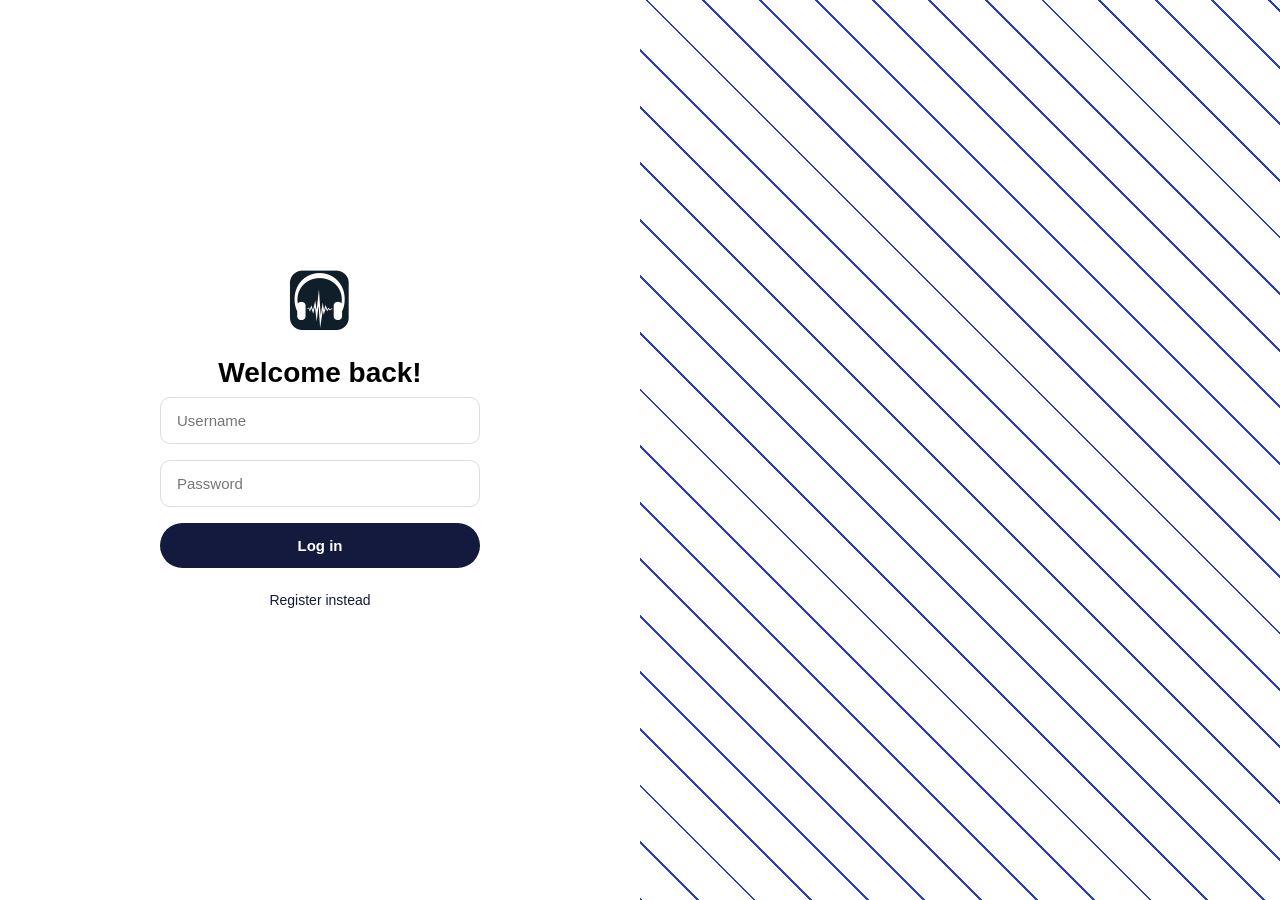
==== static/index.html @ 81af2f9d "initial commit" ====
<!DOCTYPE html>
<html lang="en">
<head>
    <meta charset="UTF-8">
    <title>Loop Player</title>
    <link rel="stylesheet" href="/static/style.css">
</head>
<body>
    <div class="page">
        <div class="form-side">
            <div class="form-card">
                <div class="logo-mark">
                    <img src="/static/music_player_icon.png" alt="Logo">
                </div>
                <h1>Welcome back!</h1>

                <input type="text" id="username" placeholder="Username">
                <input type="password" id="password" placeholder="Password">

                <button id="login-btn" class="primary-btn">Log in</button>
                <button id="register-btn" class="secondary-btn">Register instead</button>

                <p id="auth-message" class="message"></p>
            </div>
        </div>
        <div class="art-side"></div>
    </div>

    <script src="/static/app.js"></script>
</body>
</html>
---- static/style.css ----
* {
    box-sizing: border-box;
    margin: 0;
    padding: 0;
}

body {
    font-family: -apple-system, "Segoe UI", Roboto, sans-serif;
}

.page {
    display: flex;
    min-height: 100vh;
}

.form-side {
    flex: 1;
    display: flex;
    align-items: center;
    justify-content: center;
}

.form-card {
    width: 100%;
    max-width: 380px;
    padding: 30px;
}

.logo-mark {
    width: 64px;
    height: 64px;
    margin: 0 auto 24px auto;
}

.logo-mark img {
    width: 100%;
    height: 100%;
    object-fit: contain;
    border-radius: 16x;
}

.form-card h1 {
    text-align: center;
    font-size: 28px;
    margin-bottom: 8px;
}

.form-card input {
    width: 100%;
    padding: 14px 16px;
    margin-bottom: 16px;
    border: 1px solid #ddd;
    border-radius: 10px;
    font-size: 15px;
}

.primary-btn {
    width: 100%;
    padding: 14px;
    background: #131a3d;
    color: white;
    border: none;
    border-radius: 999px;
    font-size: 15px;
    font-weight: 600;
    cursor: pointer;
    margin-bottom: 12px;
}

.primary-btn:hover {
    background: #0d1230;
}

.secondary-btn {
    width: 100%;
    padding: 12px;
    background: none;
    border: none;
    color: #131a3d;
    cursor: pointer;
    font-size: 14px;
}

.message {
    text-align: center;
    margin-top: 12px;
    color: #d33;
    font-size: 14px;
}

.art-side {
    flex: 1;
    background: linear-gradient(135deg, #0a1035, #1c2b7a);
    background-image:
        repeating-linear-gradient(45deg, #2a3fc7 0, #2a3fc7 2px, transparent 2px, transparent 40px);
}

@media (max-width: 800px) {
    .art-side {
        display: none;
    }
}



body.dark {
    background: #0d1230;
    color: #f2f2f7;
    min-height: 100vh;
    padding-bottom: 80px; /* room for the fixed bottom nav */
}

.app-shell {
    max-width: 480px;
    margin: 0 auto;
    padding: 20px 16px;
}

.top-bar {
    display: flex;
    align-items: center;
    gap: 12px;
    margin-bottom: 24px;
}

.top-logo {
    width: 40px;
    height: 40px;
    border-radius: 10px;
}

.top-bar h1 {
    font-size: 22px;
}

.add-song-card {
    background: #171d4a;
    border-radius: 16px;
    padding: 16px;
    margin-bottom: 24px;
}

.add-song-card input {
    width: 100%;
    padding: 12px 14px;
    margin-bottom: 10px;
    border: none;
    border-radius: 10px;
    background: #232a5c;
    color: #f2f2f7;
    font-size: 14px;
}

.add-song-card input::placeholder {
    color: #8b90b3;
}

.add-song-card button {
    width: 100%;
    padding: 12px;
    border: none;
    border-radius: 999px;
    background: #4a5bd4;
    color: white;
    font-weight: 600;
    cursor: pointer;
}

.add-song-card button:hover {
    background: #3c4bc0;
}

#add-message {
    margin-top: 8px;
    font-size: 13px;
    color: #8b90b3;
}

.track-list {
    display: flex;
    flex-direction: column;
    gap: 4px;
}

.track-row {
    display: flex;
    align-items: center;
    gap: 12px;
    padding: 12px 8px;
    border-radius: 12px;
    cursor: pointer;
}

.track-row:hover {
    background: #171d4a;
}

.track-number {
    width: 24px;
    color: #8b90b3;
    font-size: 14px;
    text-align: center;
}

.track-info {
    flex: 1;
}

.track-title {
    font-size: 15px;
    font-weight: 500;
}

.track-artist {
    font-size: 13px;
    color: #8b90b3;
}

.track-heart {
    color: #8b90b3;
    background: none;
    border: none;
    font-size: 12px;
    cursor: pointer;
}

.bottom-nav {
    position: fixed;
    bottom: 0;
    left: 0;
    right: 0;
    background: #171d4a;
    display: flex;
    justify-content: space-around;
    padding: 14px 0;
}

.nav-item {
    background: none;
    border: none;
    color: #8b90b3;
    font-size: 13px;
    cursor: pointer;
}

.nav-item.active {
    color: #f2f2f7;
    font-weight: 600;
}




.mini-player {
    position: fixed;
    bottom: 50px;
    left: 0;
    right: 0;
    background: #171d4a;
    padding: 12px 24px;
    display: flex;
    flex-direction: column; /* Stacks top panel row over the tracking progress bar */
    gap: 12px;
    border-top: 1px solid #232a5c;
}

.mini-player.hidden {
    display: none;
}

/* Row Layout Management */
.player-top-row {
    display: flex;
    align-items: center;
    justify-content: space-between;
    width: 100%;
}

.player-bottom-row {
    display: flex;
    align-items: center;
    gap: 12px;
    width: 100%;
    max-width: 700px; /* Limits the timeline width so it doesn't stretch too thin */
    margin: 0 auto;   /* Centers the timeline horizontally */
}

/* Layout Balancing Items */
.mini-player-info {
    flex: 1;
    display: flex;
    align-items: center;
}

.player-right-spacer {
    flex: 1; /* Matches the left info box width exactly, keeping controls perfectly centered */
}

.mini-title {
    font-size: 14px;
    font-weight: 500;
    color: white;
    white-space: nowrap;
}

/* Timeline Layout Elements */
.time-stamp {
    font-size: 12px;
    color: #8b90b3;
    min-width: 35px;
}

.progress-bar {
    position: relative;
    flex-grow: 1;
    height: 5px;
    border-radius: 20px;
    background: #232a5c;
    cursor: pointer;
}

.progress-bar::before {
    content: "";
    position: absolute;
    top: -10px;
    left: 0;
    right: 0;
    bottom: -10px;
}

.progress-fill {
    position: absolute;
    height: 100%;
    background: #4a5bd4;
    width: 57%; /* Example tracking percentage */
    border-radius: 20px;
}

/* Media Controls Cluster Placement */
.loop-controls {
    display: flex;
    gap: 16px;
    align-items: center;
    justify-content: center;
}

/* Play button matches style circle layout */
.mini-controls button {
    background: white; /* Clean contrast look from your reference picture */
    border: none;
    color: #171d4a;
    width: 38px;
    height: 38px;
    border-radius: 50%;
    cursor: pointer;
    font-size: 14px;
    display: inline-flex;
    align-items: center;
    justify-content: center;
    transition: transform 0.2s ease;
}

.mini-controls button:hover {
    transform: scale(1.05);
}

.loop-controls button:not(#play-pause-btn) {
    background: none;
    border: none;
    color: #8b90b3;
    font-size: 20px;
    cursor: pointer;
    padding: 6px;
    border-radius: 50%;
    display: inline-flex;
    align-items: center;
    justify-content: center;
    transition: color 0.2s, background-color 0.2s;
}

.loop-controls button:not(#play-pause-btn):hover {
    color: #f2f2f7;
    background: rgba(255, 255, 255, 0.05);
}

/* Repeat toggle action tracking elements */
#toggle-loop-btn .repeat-icon {
  width: 22px;   
  height: 22px;
  fill: #8b90b3;
  transition: fill 0.3s ease; 
  pointer-events: none;
}

#toggle-loop-btn.active .repeat-icon {
  fill: #4CAF50; 
}





.track-row.playing {
    background: #232a5c;
}

.track-row.playing .track-title {
    color: #7c8bff;
}

.track-number .playing-icon {
    display: inline-flex;
    align-items: flex-end;
    gap: 2px;
    height: 12px;
}

.playing-icon span {
    width: 2px;
    background: #7c8bff;
    animation: bounce 0.8s infinite ease-in-out;
}

.playing-icon span:nth-child(1) { height: 40%; animation-delay: 0s; }
.playing-icon span:nth-child(2) { height: 100%; animation-delay: 0.2s; }
.playing-icon span:nth-child(3) { height: 60%; animation-delay: 0.4s; }

@keyframes bounce {
    0%, 100% { transform: scaleY(0.4); }
    50% { transform: scaleY(1); }
}
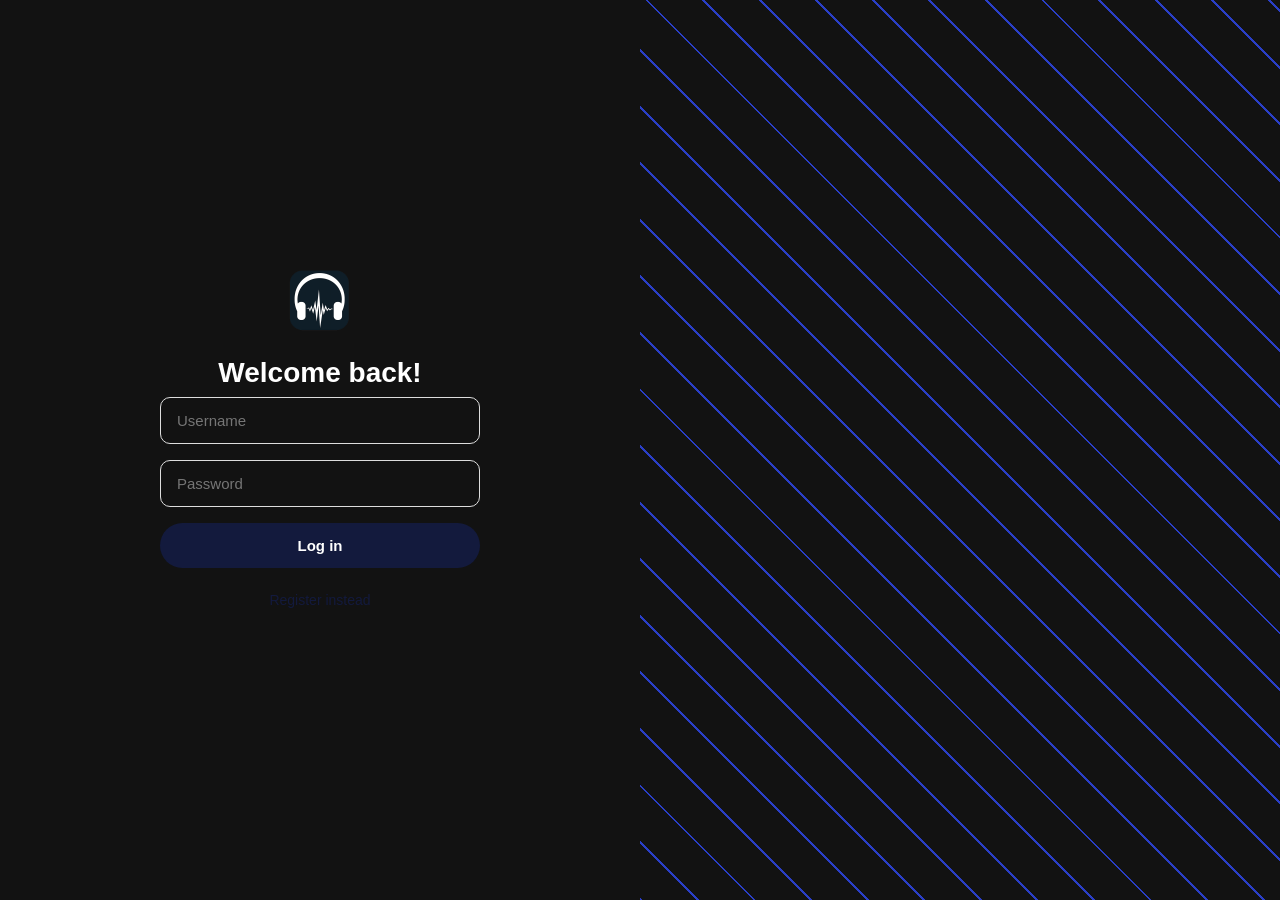
==== commit ab9b00d1: "hosted" ====
--- a/static/index.html
+++ b/static/index.html
@@ -4,6 +4,7 @@
     <meta charset="UTF-8">
     <title>Loop Player</title>
     <link rel="stylesheet" href="/static/style.css">
+    <meta name="viewport" content="width=device-width, initial-scale=1, viewport-fit=cover">
 </head>
 <body>
     <div class="page">
@@ -14,8 +15,8 @@
                 </div>
                 <h1>Welcome back!</h1>
 
-                <input type="text" id="username" placeholder="Username">
-                <input type="password" id="password" placeholder="Password">
+                <input type="text" id="username" placeholder="Username" autocapitalize="none" autocorrect="off" spellcheck="false" autocomplete="username">
+                <input type="password" id="password" placeholder="Password" autocapitalize="none" autocorrect="off" spellcheck="false" autocomplete="current-password">
 
                 <button id="login-btn" class="primary-btn">Log in</button>
                 <button id="register-btn" class="secondary-btn">Register instead</button>
--- a/static/style.css
+++ b/static/style.css
@@ -8,13 +8,15 @@
     font-family: -apple-system, "Segoe UI", Roboto, sans-serif;
 }
 
-.page {
-    display: flex;
-    min-height: 100vh;
-}
-
-.form-side {
-    flex: 1;
+
+ /* LOGIN PAGE */
+ .page {
+     display: flex;
+     min-height: 100vh;
+    }
+
+    .form-side {
+        flex: 1;
     display: flex;
     align-items: center;
     justify-content: center;
@@ -102,17 +104,17 @@
 }
 
 
-
-body.dark {
-    background: #0d1230;
-    color: #f2f2f7;
-    min-height: 100vh;
-    padding-bottom: 80px; /* room for the fixed bottom nav */
-}
-
-.app-shell {
-    max-width: 480px;
-    margin: 0 auto;
+ /* LIBRARY PAGE */
+ body.dark {
+     background: #0d1230;
+     color: #f2f2f7;
+     min-height: 100vh;
+     padding-bottom: 80px; /* room for the fixed bottom nav */
+    }
+    
+    .app-shell {
+        max-width: 480px;
+        margin: 0 auto;
     padding: 20px 16px;
 }
 
@@ -131,6 +133,21 @@
 
 .top-bar h1 {
     font-size: 22px;
+}
+
+/* OFFLINE message */
+.offline-message {
+    background: #3a1f2b;
+    color: #ff6b6b;
+    font-size: 14px;
+    text-align: center;
+    padding: 10px 14px;
+    border-radius: 10px;
+    margin-bottom: 16px;
+}
+
+.offline-message.hidden {
+    display: none;
 }
 
 .add-song-card {
@@ -170,6 +187,10 @@
     background: #3c4bc0;
 }
 
+.add-song-card.hidden {
+    display: none;
+}
+
 #add-message {
     margin-top: 8px;
     font-size: 13px;
@@ -216,14 +237,137 @@
     color: #8b90b3;
 }
 
-.track-heart {
-    color: #8b90b3;
+
+
+/* DOWNLOAD BUTTON (circle with arrow -> check mark) */
+.track-download {
     background: none;
     border: none;
-    font-size: 12px;
-    cursor: pointer;
-}
-
+    color: #8b90b3;
+    cursor: pointer;
+    padding: 6px;
+    display: inline-flex;
+    align-items: center;
+    justify-content: center;
+    flex-shrink: 0;
+    transition: color 0.2s, transform 0.15s;
+}
+
+.track-download:not(.downloaded):hover {
+    color: #f2f2f7;
+    transform: scale(1.08);
+}
+
+.dl-svg {
+    width: 26px;                 /* change this to make the icon bigger or smaller */
+    height: 26px;
+    display: block;
+    overflow: visible;
+}
+
+.dl-circle {
+    fill: transparent;
+    transition: fill 0.25s ease;
+}
+
+.dl-arrow {
+    transform-box: fill-box;
+    transform-origin: center;
+    transition: opacity 0.2s ease, transform 0.25s ease;
+}
+
+/* the check mark is hidden by pushing its dash out of view */
+.dl-check {
+    stroke: #0d1230;
+    stroke-dasharray: 20;
+    stroke-dashoffset: 20;
+    transition: stroke-dashoffset 0.3s ease 0.1s;
+}
+
+/* downloading: spinning ring and a bobbing arrow */
+.track-download.loading {
+    color: #f2f2f7;
+    pointer-events: none;
+}
+
+.track-download.loading .dl-circle {
+    stroke-dasharray: 20 43;
+    transform-box: fill-box;
+    transform-origin: center;
+    animation: dl-spin 0.9s linear infinite;
+}
+
+.track-download.loading .dl-arrow {
+    animation: dl-bob 0.9s ease-in-out infinite;
+}
+
+/* downloaded: green filled circle, arrow shrinks away, check mark draws in */
+.track-download.downloaded {
+    color: #00f108d0;
+    cursor: default;
+}
+
+.track-download.downloaded .dl-circle {
+    fill: #00f108d0;
+}
+
+.track-download.downloaded .dl-arrow {
+    opacity: 0;
+    transform: scale(0.5);
+}
+
+.track-download.downloaded .dl-check {
+    stroke-dashoffset: 0;
+}
+
+.track-download.pop .dl-svg {
+    animation: dl-pop 0.4s ease;
+}
+
+@keyframes dl-spin {
+    to { transform: rotate(360deg); }
+}
+
+@keyframes dl-bob {
+    0%, 100% { transform: translateY(0); }
+    50%      { transform: translateY(1.5px); }
+}
+
+@keyframes dl-pop {
+    0%, 100% { transform: scale(1); }
+    50%      { transform: scale(1.25); }
+}
+
+
+/* Remove icon in download section */
+
+.track-remove {
+    background: none;
+    border: none;
+    color: #8b90b3;
+    cursor: pointer;
+    padding: 6px;
+    display: inline-flex;
+    align-items: center;
+    justify-content: center;
+    flex-shrink: 0;
+    border-radius: 50%;
+    transition: color 0.2s, background-color 0.2s;
+}
+
+.track-remove:hover {
+    color: #ff6b6b;
+    background: rgba(255, 107, 107, 0.1);
+}
+
+.track-remove-icon {
+    width: 22px;
+    height: 22px;
+    display: block;
+}
+
+
+/*  NAV */
 .bottom-nav {
     position: fixed;
     bottom: 0;
@@ -241,15 +385,64 @@
     color: #8b90b3;
     font-size: 13px;
     cursor: pointer;
+    font-weight: 600;
 }
 
 .nav-item.active {
     color: #f2f2f7;
-    font-weight: 600;
-}
-
-
-
+    font-weight: bold;
+}
+
+.nav-item:hover{
+    color: #f2f2f7;
+    font-weight: bold;
+}
+
+#download-btn {
+    display: inline-flex;
+    align-items: center;     /* centers the text and the icon on the same line */
+    gap: 8px;                /* space between the text and the icon */
+}
+
+.download-icon {
+    width: 1.2em;            /* scales with the text size */
+    height: 1.2em;
+    display: block;          /* removes the baseline gap that pushes it up */
+    flex-shrink: 0;
+}
+
+.track-row.playing {
+    background: #232a5c;
+}
+
+.track-row.playing .track-title {
+    color: #7c8bff;
+}
+
+.track-number .playing-icon {
+    display: inline-flex;
+    align-items: flex-end;
+    gap: 2px;
+    height: 12px;
+}
+
+.playing-icon span {
+    width: 2px;
+    background: #7c8bff;
+    animation: bounce 0.8s infinite ease-in-out;
+}
+
+.playing-icon span:nth-child(1) { height: 40%; animation-delay: 0s; }
+.playing-icon span:nth-child(2) { height: 100%; animation-delay: 0.2s; }
+.playing-icon span:nth-child(3) { height: 60%; animation-delay: 0.4s; }
+
+@keyframes bounce {
+    0%, 100% { transform: scaleY(0.4); }
+    50% { transform: scaleY(1); }
+}
+
+
+/* MINI PLAYER */
 
 .mini-player {
     position: fixed;
@@ -301,6 +494,7 @@
     font-weight: 500;
     color: white;
     white-space: nowrap;
+    
 }
 
 /* Timeline Layout Elements */
@@ -310,31 +504,6 @@
     min-width: 35px;
 }
 
-.progress-bar {
-    position: relative;
-    flex-grow: 1;
-    height: 5px;
-    border-radius: 20px;
-    background: #232a5c;
-    cursor: pointer;
-}
-
-.progress-bar::before {
-    content: "";
-    position: absolute;
-    top: -10px;
-    left: 0;
-    right: 0;
-    bottom: -10px;
-}
-
-.progress-fill {
-    position: absolute;
-    height: 100%;
-    background: #4a5bd4;
-    width: 57%; /* Example tracking percentage */
-    border-radius: 20px;
-}
 
 /* Media Controls Cluster Placement */
 .loop-controls {
@@ -383,49 +552,422 @@
     background: rgba(255, 255, 255, 0.05);
 }
 
-/* Repeat toggle action tracking elements */
-#toggle-loop-btn .repeat-icon {
-  width: 22px;   
-  height: 22px;
-  fill: #8b90b3;
-  transition: fill 0.3s ease; 
-  pointer-events: none;
-}
-
-#toggle-loop-btn.active .repeat-icon {
-  fill: #4CAF50; 
-}
-
-
-
-
-
-.track-row.playing {
+/* short loop icon */
+.repeat .repeat-icon {
+    width: 22px;   
+    height: 22px;
+    fill: #8b90b3;
+    transition: fill 0.3s ease; 
+    pointer-events: none;
+}
+
+.repeat.active .repeat-icon {
+    fill: #4CAF50; 
+}
+
+/* loop */
+#loop .loop-icon {
+    width: 22px;   
+    height: 22px;
+    fill: none;                 /* 👈 Stops the inside from turning grey */
+    stroke: #8b90b3;            /* 👈 Colors the actual arrow lines grey */
+    transition: stroke 0.3s ease; /* 👈 Smoothly transitions the stroke color */
+    pointer-events: none;
+}
+
+#loop.active .loop-icon {
+    stroke: #4CAF50;            /* 👈 Colors the arrow lines green when active */
+}
+
+.progress-bar {
+    position: relative;
+    flex-grow: 1;
+    height: 5px;
+    border-radius: 20px;
     background: #232a5c;
-}
-
-.track-row.playing .track-title {
-    color: #7c8bff;
-}
-
-.track-number .playing-icon {
+    cursor: pointer;
+}
+
+.progress-bar::before {
+    content: "";
+    position: absolute;
+    top: -10px;
+    left: 0;
+    right: 0;
+    bottom: -10px;
+}
+
+.progress-fill {
+    position: absolute;
+    height: 100%;
+    background: #4a5bd4;
+    width: 0%; /* Example tracking percentage */
+    border-radius: 20px;
+}
+
+
+/* Instagram-style Loop Region Outer Border */
+.loop-region {
+    position: absolute;
+    top: -15px;
+    bottom: -15px;
+    
+    /* 1. Change angle to 90deg to match horizontal progression perfectly */
+    background: linear-gradient(90deg,#4a5bd4, #7c8bff);
+    padding: 3px;
+    border-radius: 12px;
+    
+    display: flex;
+    justify-content: space-between;
+    align-items: center;
+    box-shadow: 0 4px 12px rgba(74, 91, 212, 0.4);
+    box-sizing: border-box;
+    cursor: pointer;
+    z-index: 10;
+}
+
+.loop-region:active {
+    cursor: pointer;
+}
+
+.loop-region.hidden {
+    display: none;
+}
+
+/* Center Content Area */
+.loop-center-content {
+    position: relative;
+    flex: 1;
+    height: 100%;
+    background-color:#171d4a;
+    border-radius: 7px;
+    overflow: hidden; /* Clips the inner fill smoothly */
+    pointer-events: none;
+}
+
+.loop-center-fill {
+    position: absolute;
+    top: 0;
+    left: 0;
+    bottom: 0;
+    width: 0%; /* Set dynamically via JS (e.g., 50%) */
+    background: linear-gradient(135deg,  #4a5bd4, #7c8bff);
+    border-radius: 7px 0 0 7px;
+}
+
+/* Side Handles */
+.loop-handle {
+    position: relative;
+    width: 6px;
+    height: 100%;
+    cursor: ew-resize;
+    touch-action: none;
+    display: flex;
+    align-items: center;
+    justify-content: center;
+    position: relative;
+    z-index: 11;
+}
+
+.loop-handle::before {
+    content: "";
+    position: absolute;
+    top: 0;
+    bottom: 0;
+    left: -12px;
+    right: -12px;
+}
+
+/* Grip indicator inside handles */
+.loop-handle::after {
+    content: '';
+    width: 3px;
+    height: 14px;
+    background-color: #ffffff;
+    border-radius: 2px;
+    box-shadow: 0 1px 2px rgba(0, 0, 0, 0.3);
+}
+
+.loop-handle.left {
+    margin-right: 2px;
+}
+
+.loop-handle.right {
+    margin-left: 2px;
+}
+
+
+
+/*  loading screen */
+
+/* Disabled button state */
+.btn-loading {
+    pointer-events: none;
+    opacity: 0.8;
     display: inline-flex;
-    align-items: flex-end;
-    gap: 2px;
-    height: 12px;
-}
-
-.playing-icon span {
-    width: 2px;
-    background: #7c8bff;
-    animation: bounce 0.8s infinite ease-in-out;
-}
-
-.playing-icon span:nth-child(1) { height: 40%; animation-delay: 0s; }
-.playing-icon span:nth-child(2) { height: 100%; animation-delay: 0.2s; }
-.playing-icon span:nth-child(3) { height: 60%; animation-delay: 0.4s; }
-
-@keyframes bounce {
-    0%, 100% { transform: scaleY(0.4); }
-    50% { transform: scaleY(1); }
+    align-items: center;
+    justify-content: center;
+    gap: 8px;
+}
+
+/* Spinner Animation */
+.spinner {
+    width: 16px;
+    height: 16px;
+    border: 2px solid rgba(255, 255, 255, 0.3);
+    border-top-color: #ffffff;
+    border-radius: 50%;
+    animation: spin 0.8s linear infinite;
+}
+
+@keyframes spin {
+    to {
+        transform: rotate(360deg);
+    }
+}
+
+
+
+/* if screen is too small  */
+
+@media (min-width: 768px) {
+    .app-shell {
+        max-width: 720px;
+        padding: 32px 24px;
+    }
+    
+    .top-bar h1 {
+        font-size: 28px;
+    }
+    
+    .top-logo {
+        width: 48px;
+        height: 48px;
+    }
+    
+    .add-song-card {
+        padding: 24px;
+    }
+    
+    .add-song-card input {
+        padding: 16px 18px;
+        font-size: 16px;
+    }
+    
+    .add-song-card button {
+        padding: 16px;
+        font-size: 16px;
+    }
+    
+    .track-row {
+        padding: 16px 12px;
+    }
+    
+    .track-title {
+        font-size: 18px;
+    }
+    
+    .track-artist {
+        font-size: 14px;
+    }
+    
+    .track-number {
+        font-size: 16px;
+    }
+    
+    /* keep the player content lined up with the list */
+    .player-top-row,
+    .player-bottom-row {
+        max-width: 720px;
+        margin: 0 auto;
+    }
+    
+    .mini-title {
+        font-size: 16px;
+    }
+    
+    .mini-controls button {
+        width: 46px;
+        height: 46px;
+        font-size: 16px;
+    }
+    
+    .loop-controls button:not(#play-pause-btn) {
+        font-size: 24px;
+    }
+    
+    .repeat .repeat-icon,
+    #loop .loop-icon {
+        width: 26px;
+        height: 26px;
+    }
+    
+    .time-stamp {
+        font-size: 14px;
+    }
+    
+    .nav-item {
+        font-size: 15px;
+    }
+}
+
+
+
+/* SETTINGS PANEL */
+
+.settings-overlay {
+    position: fixed;
+    inset: 0;
+    background: rgba(0, 0, 0, 0.6);
+    z-index: 100;
+    display: flex;
+    justify-content: flex-end;   /* panel sits on the right edge */
+}
+
+.settings-overlay.hidden {
+    display: none;
+}
+
+.settings-panel {
+    width: 90%;                  /* covers most of the page, leaving a thin strip of backdrop on the left */
+    max-width: 600px;
+    height: 100%;
+    overflow-y: auto;
+    background: #171d4a;
+    border-radius: 20px 0 0 20px;
+    padding: calc(20px + env(safe-area-inset-top)) 20px calc(24px + env(safe-area-inset-bottom));
+    animation: slideIn 0.25s ease-out;
+    display: flex;
+    flex-direction: column;
+}
+
+.settings-footer {
+    margin-top: auto;            /* pushes the footer to the bottom of the panel */
+    display: flex;
+    flex-direction: column;
+    gap: 12px;
+}
+
+#logout-btn {
+    width: 100%;
+    padding: 14px;
+    background: none;
+    border-color: #4a5bd4;
+    color: #f2f2f7;
+    border-radius: 999px;
+    font-size: 15px;
+    font-weight: 600;
+    cursor: pointer;
+    transition: background-color 0.2s, color 0.2s;
+}
+
+#logout-btn:hover {
+     background: #4a5bd4;
+    color: #fff;
+}
+
+@keyframes slideIn {
+    from { transform: translateX(100%); }
+    to   { transform: translateX(0); }
+}
+
+.settings-header {
+    display: flex;
+    align-items: center;
+    justify-content: space-between;
+    margin-bottom: 20px;
+}
+
+.settings-header h2 {
+    font-size: 20px;
+}
+
+#settings-close {
+    background: none;
+    border: none;
+    color: #8b90b3;
+    font-size: 20px;
+    cursor: pointer;
+    padding: 6px 10px;
+    border-radius: 50%;
+}
+
+#settings-close:hover {
+    color: #f2f2f7;
+    background: rgba(255, 255, 255, 0.05);
+}
+
+.settings-section {
+    background: #232a5c;
+    border-radius: 14px;
+    padding: 16px;
+    margin-bottom: 16px;
+}
+
+.settings-section h3 {
+    font-size: 13px;
+    color: #8b90b3;
+    text-transform: uppercase;
+    letter-spacing: 0.5px;
+    margin-bottom: 10px;
+}
+
+.settings-row {
+    font-size: 15px;
+}
+
+/* fade the backdrop in and out along with the panel */
+.settings-overlay {
+    animation: fadeIn 0.25s ease-out;
+}
+
+.settings-overlay.closing {
+    animation: fadeOut 0.25s ease-in forwards;
+}
+
+.settings-overlay.closing .settings-panel {
+    animation: slideOut 0.25s ease-in forwards;
+}
+
+@keyframes fadeIn  { from { opacity: 0; } to { opacity: 1; } }
+@keyframes fadeOut { from { opacity: 1; } to { opacity: 0; } }
+
+@keyframes slideOut {
+    from { transform: translateX(0); }
+    to   { transform: translateX(100%); }
+}
+
+
+
+/* APP FEEL */
+html {
+    color-scheme: dark;                 /* dark scrollbars and dark native controls */
+    scrollbar-width: thin;
+    scrollbar-color: #2f3770 transparent;
+}
+
+html, body {
+    overscroll-behavior: none;          /* no bounce/glow when you scroll past the end */
+}
+
+* {
+    -webkit-tap-highlight-color: transparent;   /* no grey flash when tapping on phones */
+}
+
+body {
+    user-select: none;                  /* UI text can't be selected by dragging */
+    -webkit-user-select: none;
+}
+
+input, textarea {
+    user-select: text;                  /* but you can still type in and select inputs */
+    -webkit-user-select: text;
+}
+
+img {
+    -webkit-user-drag: none;            /* the logo can't be dragged out like a picture */
+}
+
+button:focus:not(:focus-visible) {
+    outline: none;                      /* no blue box after a mouse click (keyboard focus still shows) */
 }
